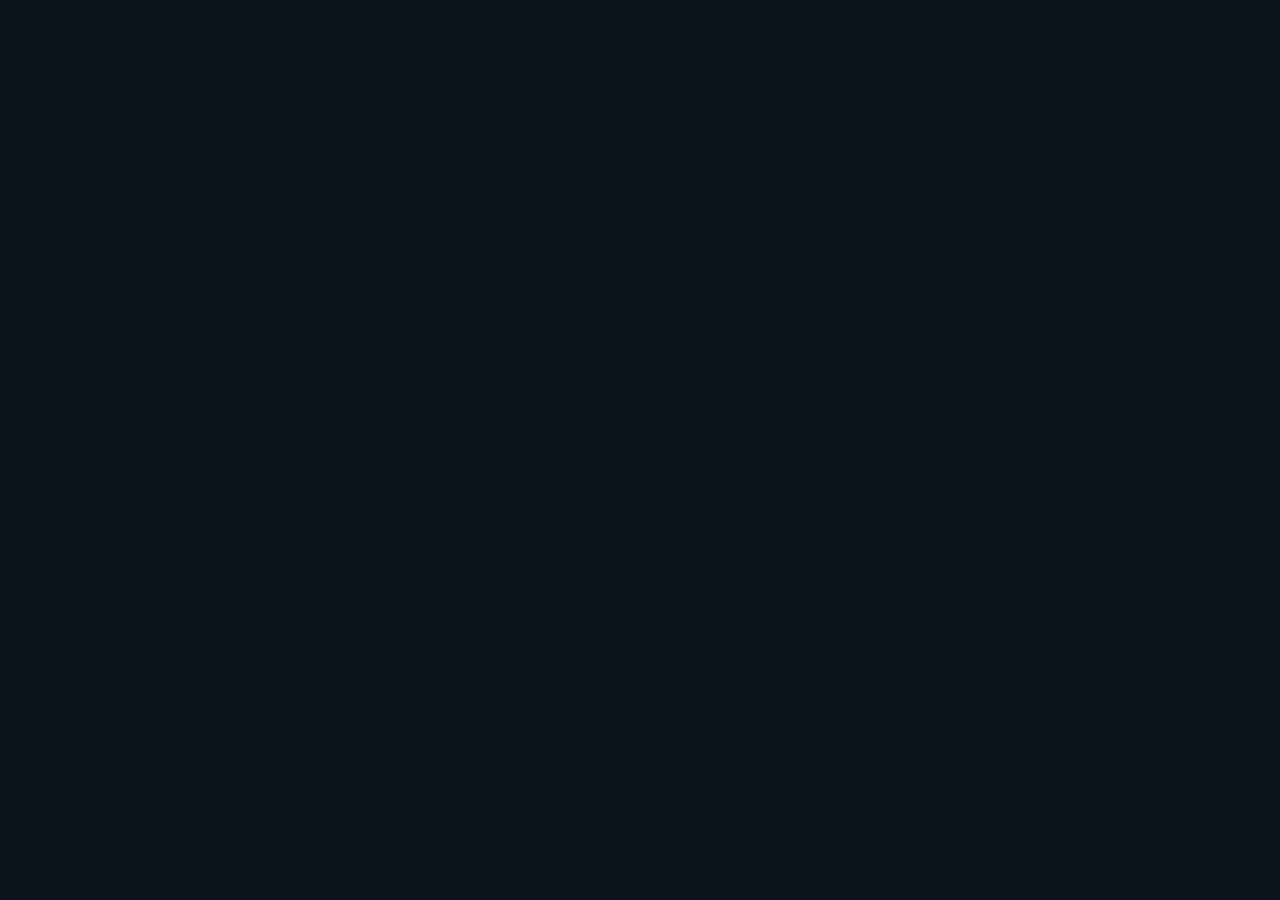
==== index.html @ bf4ae5f1 "add triage game" ====
<!DOCTYPE html>
<html lang="en">
<head>
  <meta charset="UTF-8">
  <meta name="viewport" content="width=device-width, initial-scale=1.0">
  <title>Vital Quest: Triage</title>
  <style>
    html, body { margin: 0; height: 100%; background: #0b131c; overflow: hidden; }
  </style>
</head>
<body>
  <div id="game" style="width:100vw; height:100vh;"></div>

  <script src="https://cdn.jsdelivr.net/npm/phaser@3.80.1/dist/phaser.min.js"></script>
  <!-- Order matters: data first, main.js last -->
  <script src="cases.js"></script>
  <script src="MenuScene.js"></script>
  <script src="HowToScene.js"></script>
  <script src="GameScene.js"></script>
  <script src="EndScene.js"></script>
  <script src="main.js"></script>
</body>
</html>
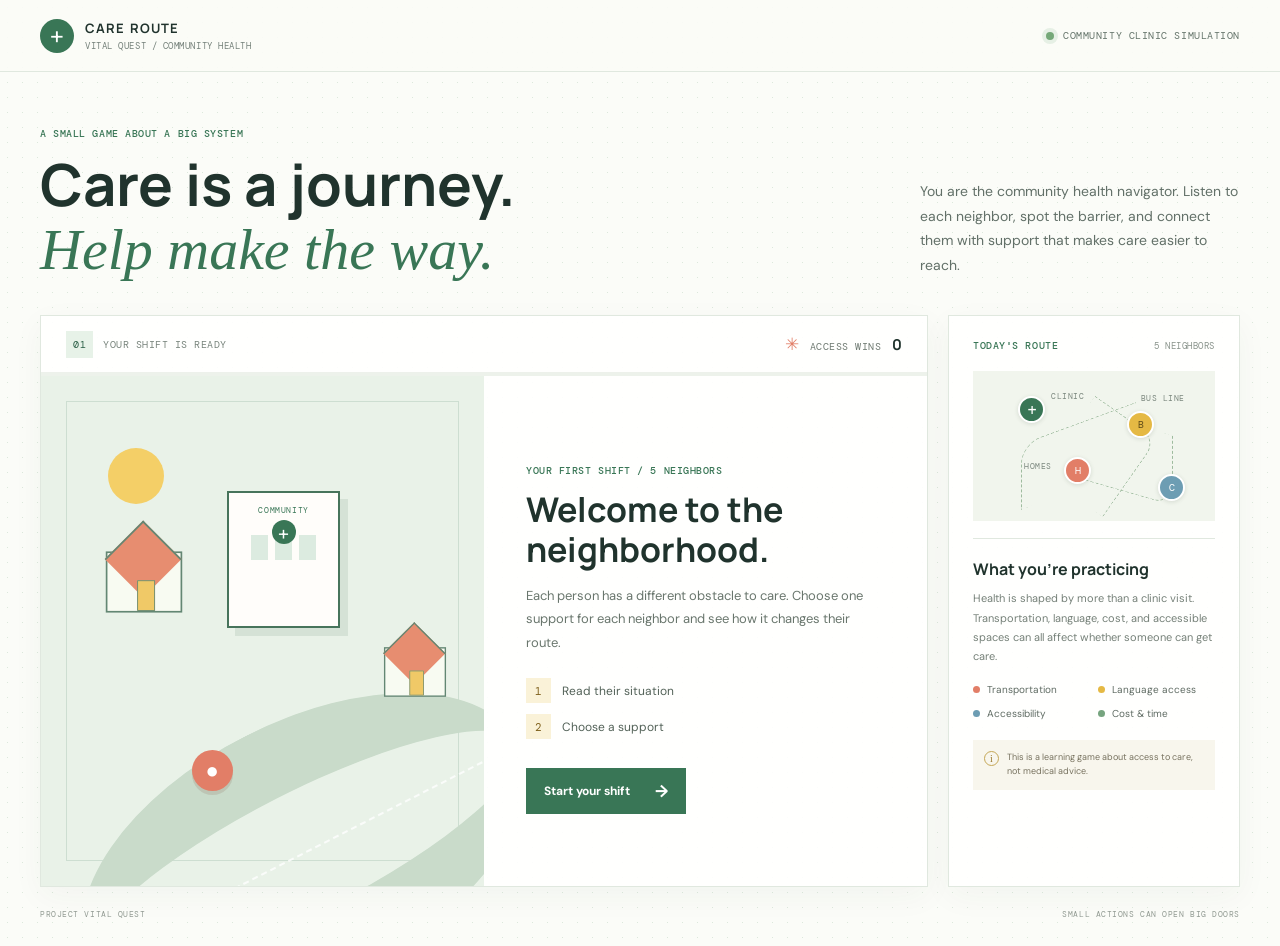
==== commit d5eb3874: "Add Care Route game prototype Add the playable five-scenario healthcare access game to the aman bran" ====
--- a/index.html
+++ b/index.html
@@ -1,23 +1,68 @@
-<!DOCTYPE html>
+<!doctype html>
 <html lang="en">
 <head>
-  <meta charset="UTF-8">
-  <meta name="viewport" content="width=device-width, initial-scale=1.0">
-  <title>Vital Quest: Triage</title>
-  <style>
-    html, body { margin: 0; height: 100%; background: #0b131c; overflow: hidden; }
-  </style>
+	<meta charset="utf-8">
+	<meta name="viewport" content="width=device-width, initial-scale=1">
+	<meta name="theme-color" content="#eef6ef">
+	<title>Care Route | Vital Quest</title>
+	<link rel="stylesheet" href="styles.css">
+	<script src="app.js" defer></script>
 </head>
 <body>
-  <div id="game" style="width:100vw; height:100vh;"></div>
+	<header class="topbar">
+		<a class="brand" href="#top" aria-label="Care Route home">
+			<span class="brand-mark" aria-hidden="true">+</span>
+			<span class="brand-copy"><strong>CARE ROUTE</strong><small>VITAL QUEST / COMMUNITY HEALTH</small></span>
+		</a>
+		<div class="top-note"><span class="pulse-dot" aria-hidden="true"></span> COMMUNITY CLINIC SIMULATION</div>
+	</header>
 
-  <script src="https://cdn.jsdelivr.net/npm/phaser@3.80.1/dist/phaser.min.js"></script>
-  <!-- Order matters: data first, main.js last -->
-  <script src="cases.js"></script>
-  <script src="MenuScene.js"></script>
-  <script src="HowToScene.js"></script>
-  <script src="GameScene.js"></script>
-  <script src="EndScene.js"></script>
-  <script src="main.js"></script>
+	<main id="top" class="page-shell">
+		<section class="intro-row" aria-labelledby="page-title">
+			<div>
+				<p class="eyebrow">A SMALL GAME ABOUT A BIG SYSTEM</p>
+				<h1 id="page-title">Care is a journey.<br><em>Help make the way.</em></h1>
+			</div>
+			<p class="intro-copy">You are the community health navigator. Listen to each neighbor, spot the barrier, and connect them with support that makes care easier to reach.</p>
+		</section>
+
+		<div class="game-layout">
+			<section class="play-area" aria-label="Care Route game">
+				<div class="round-toolbar">
+					<div class="round-label"><span class="round-icon" aria-hidden="true">01</span><span id="round-text">YOUR SHIFT IS READY</span></div>
+					<div class="score-label"><span class="score-spark" aria-hidden="true">✳</span><span id="score-text">ACCESS WINS <strong>0</strong></span></div>
+				</div>
+				<div class="progress-track" aria-label="Shift progress"><span id="progress-fill"></span></div>
+				<section id="game-panel" class="game-panel" aria-live="polite" aria-atomic="true"></section>
+			</section>
+
+			<aside class="side-panel" aria-label="Game information">
+				<div class="side-heading"><span class="eyebrow">TODAY'S ROUTE</span><span class="route-count">5 NEIGHBORS</span></div>
+				<div class="route-map" aria-hidden="true">
+					<span class="map-line map-line-one"></span>
+					<span class="map-line map-line-two"></span>
+					<span class="map-line map-line-three"></span>
+					<span class="map-stop stop-clinic"><span>+</span></span>
+					<span class="map-stop stop-home"><span>H</span></span>
+					<span class="map-stop stop-bus"><span>B</span></span>
+					<span class="map-stop stop-community"><span>C</span></span>
+					<span class="map-label label-clinic">CLINIC</span>
+					<span class="map-label label-home">HOMES</span>
+					<span class="map-label label-bus">BUS LINE</span>
+				</div>
+				<div class="side-rule"></div>
+				<h2>What you're practicing</h2>
+				<p class="side-description">Health is shaped by more than a clinic visit. Transportation, language, cost, and accessible spaces can all affect whether someone can get care.</p>
+				<div class="topic-list" aria-label="Topics in the game">
+					<span><i class="topic-dot dot-coral"></i>Transportation</span>
+					<span><i class="topic-dot dot-yellow"></i>Language access</span>
+					<span><i class="topic-dot dot-blue"></i>Accessibility</span>
+					<span><i class="topic-dot dot-green"></i>Cost &amp; time</span>
+				</div>
+				<div class="safety-note"><span aria-hidden="true">i</span><p>This is a learning game about access to care, not medical advice.</p></div>
+			</aside>
+		</div>
+		<footer class="page-footer"><span>PROJECT VITAL QUEST</span><span>SMALL ACTIONS CAN OPEN BIG DOORS</span></footer>
+	</main>
 </body>
 </html>
--- a/styles.css
+++ b/styles.css
@@ -0,0 +1,226 @@
+@import url('https://fonts.googleapis.com/css2?family=DM+Mono:wght@400;500&family=DM+Sans:wght@400;500;600;700;800&family=Manrope:wght@500;600;700;800&display=swap');
+
+:root {
+	color-scheme: light;
+	--ink: #20332d;
+	--muted: #75817a;
+	--line: #e0e8df;
+	--paper: #fbfcf8;
+	--leaf: #397656;
+	--leaf-dark: #285d43;
+	--leaf-pale: #e7f2e8;
+	--coral: #e27e67;
+	--coral-pale: #f9e9e3;
+	--yellow: #e5b944;
+	--yellow-pale: #faf2d8;
+	--blue: #6d9db3;
+	--blue-pale: #e5f0f3;
+	--mono: 'DM Mono', 'Courier New', monospace;
+	--sans: 'DM Sans', 'Segoe UI', sans-serif;
+	--display: 'Manrope', 'Segoe UI', sans-serif;
+}
+
+* { box-sizing: border-box; }
+
+body {
+	margin: 0;
+	min-width: 320px;
+	background-color: var(--paper);
+	background-image: radial-gradient(#dce8dc 0.7px, transparent 0.7px);
+	background-size: 15px 15px;
+	color: var(--ink);
+	font-family: var(--sans);
+	-webkit-font-smoothing: antialiased;
+}
+
+button, a { font: inherit; }
+button:focus-visible, a:focus-visible { outline: 3px solid #d88a4e; outline-offset: 3px; }
+
+.topbar {
+	height: 72px;
+	padding: 0 max(28px, calc((100vw - 1200px) / 2));
+	display: flex;
+	align-items: center;
+	justify-content: space-between;
+	background: rgba(251, 252, 248, .92);
+	border-bottom: 1px solid var(--line);
+}
+
+.brand { display: flex; align-items: center; gap: 11px; color: var(--ink); text-decoration: none; }
+.brand-mark { width: 34px; height: 34px; display: grid; place-items: center; border-radius: 50%; background: var(--leaf); color: white; font-size: 25px; font-weight: 400; line-height: 1; }
+.brand-copy { display: grid; gap: 3px; }
+.brand-copy strong { font-family: var(--display); font-size: 13px; letter-spacing: 1.1px; }
+.brand-copy small, .top-note, .eyebrow, .route-count, .map-label, .choice-hint, .page-footer { font-family: var(--mono); letter-spacing: .55px; }
+.brand-copy small { color: var(--muted); font-size: 9px; }
+.top-note { display: flex; align-items: center; gap: 9px; color: #64746a; font-size: 10px; }
+.pulse-dot { width: 8px; height: 8px; border-radius: 50%; background: #75a878; box-shadow: 0 0 0 4px #e6f0e5; }
+
+.page-shell { width: min(1200px, calc(100% - 56px)); margin: 0 auto; }
+.intro-row { padding: 55px 0 34px; display: flex; align-items: end; justify-content: space-between; gap: 50px; }
+.eyebrow { margin: 0 0 13px; color: var(--leaf); font-size: 10px; font-weight: 500; }
+h1, h2, h3, p { margin-top: 0; }
+h1 { margin-bottom: 0; font-family: var(--display); font-size: clamp(38px, 5vw, 58px); font-weight: 700; line-height: 1.08; letter-spacing: 0; }
+h1 em { color: var(--leaf); font-family: Georgia, 'Times New Roman', serif; font-weight: 400; }
+.intro-copy { width: 320px; margin: 0 0 4px; color: #627068; font-size: 14px; line-height: 1.75; }
+
+.game-layout { display: grid; grid-template-columns: minmax(0, 1fr) 292px; gap: 20px; align-items: stretch; }
+.play-area, .side-panel { min-width: 0; border: 1px solid var(--line); background: rgba(255,255,255,.92); box-shadow: 0 9px 30px rgba(37, 67, 48, .045); }
+.play-area { min-height: 572px; }
+.round-toolbar { height: 57px; padding: 0 25px; display: flex; align-items: center; justify-content: space-between; border-bottom: 1px solid #edf1eb; }
+.round-label, .score-label { display: flex; align-items: center; gap: 10px; font-family: var(--mono); font-size: 10px; letter-spacing: .5px; }
+.round-label { color: #78847c; }
+.round-icon { width: 27px; height: 27px; display: grid; place-items: center; background: var(--leaf-pale); color: var(--leaf-dark); font-size: 10px; }
+.score-label { color: #6f7a72; }
+.score-label strong { margin-left: 4px; color: var(--ink); font-family: var(--display); font-size: 15px; }
+.score-spark { color: var(--coral); font-size: 17px; }
+.progress-track { height: 3px; overflow: hidden; background: #edf2eb; }
+#progress-fill { width: 0; height: 100%; display: block; background: var(--leaf); transition: width .4s ease; }
+.game-panel { min-height: 510px; }
+
+.welcome-screen { min-height: 510px; display: grid; grid-template-columns: 1fr 1fr; animation: arrive .38s ease both; }
+.welcome-art { min-height: 510px; position: relative; overflow: hidden; background: #e9f2e8; }
+.welcome-art::before { content: ''; position: absolute; inset: 25px; border: 1px solid rgba(57,118,86,.16); }
+.art-sun { position: absolute; top: 72px; left: 67px; width: 56px; height: 56px; border-radius: 50%; background: #f4cf67; }
+.art-road { position: absolute; z-index: 1; right: -60px; bottom: -96px; width: 480px; height: 260px; transform: rotate(-27deg); border: 70px solid #c9dbca; border-left: 0; border-right: 0; border-radius: 50%; }
+.art-road::after { content: ''; position: absolute; top: 50%; left: 0; width: 100%; border-top: 2px dashed rgba(255,255,255,.8); }
+.art-house { position: absolute; z-index: 2; width: 90px; height: 72px; background: #f8fbf2; border: 2px solid #638773; }
+.art-house::before { content: ''; position: absolute; left: 10px; top: -25px; width: 62px; height: 62px; transform: rotate(45deg); background: #e78d70; border-left: 2px solid #638773; border-top: 2px solid #638773; }
+.art-house i { position: absolute; z-index: 1; left: 35px; bottom: 0; width: 21px; height: 36px; background: #f0c967; border: 1px solid #638773; }
+.house-one { top: 170px; left: 58px; transform: scale(.85); }
+.house-two { top: 260px; right: 24px; transform: scale(.69); }
+.art-clinic { position: absolute; z-index: 3; left: 42%; top: 115px; width: 113px; height: 137px; padding-top: 42px; display: flex; justify-content: center; gap: 7px; background: #fffdfa; border: 2px solid #47745b; box-shadow: 8px 8px 0 rgba(68, 109, 81, .12); }
+.art-clinic::before { content: 'COMMUNITY'; position: absolute; top: 12px; left: 0; right: 0; text-align: center; color: var(--leaf); font: 8px var(--mono); letter-spacing: .6px; }
+.art-clinic b { position: absolute; top: 27px; left: 50%; width: 24px; height: 24px; transform: translateX(-50%); display: grid; place-items: center; border-radius: 50%; background: var(--leaf); color: white; font-size: 20px; font-weight: 400; }
+.art-clinic i { width: 17px; height: 25px; background: #dcebe0; }
+.art-person { position: absolute; z-index: 4; left: 34%; bottom: 95px; width: 41px; height: 41px; display: grid; place-items: center; border-radius: 50%; background: var(--coral); color: white; font-size: 22px; box-shadow: 0 4px 0 rgba(120,76,58,.15); }
+.welcome-copy { padding: 61px 42px 45px; align-self: center; }
+.welcome-copy h2, .summary-screen h2 { margin: 0 0 15px; font-family: var(--display); font-size: 34px; line-height: 1.16; }
+.welcome-copy > p:not(.eyebrow) { margin: 0; color: #69766d; font-size: 13px; line-height: 1.8; }
+.how-to-play { margin: 24px 0 29px; display: grid; grid-template-columns: 27px 1fr; align-items: center; gap: 11px 9px; color: #536258; font-size: 12px; }
+.how-number { width: 25px; height: 25px; display: grid; place-items: center; background: var(--yellow-pale); color: #80621e; font: 11px var(--mono); }
+.primary-button { min-height: 46px; padding: 0 18px; display: inline-flex; align-items: center; justify-content: space-between; gap: 25px; border: 0; background: var(--leaf); color: white; font-size: 12px; font-weight: 700; cursor: pointer; transition: background .18s ease, transform .18s ease; }
+.primary-button:hover { transform: translateY(-2px); background: var(--leaf-dark); }
+.primary-button span { font-size: 17px; }
+
+.side-panel { padding: 23px 24px; }
+.side-heading { display: flex; align-items: center; justify-content: space-between; }
+.side-heading .eyebrow { margin: 0; }
+.route-count { color: #89938b; font-size: 9px; }
+.route-map { height: 150px; margin: 19px 0 15px; position: relative; overflow: hidden; background: #f1f5ed; }
+.map-line { position: absolute; z-index: 1; border-color: #9ebb9e; border-style: dashed; }
+.map-line-one { left: 48px; top: 52px; width: 115px; height: 66px; border-width: 1px 0 0 1px; border-radius: 20px 0 0 0; transform: skewY(-20deg); }
+.map-line-two { left: 105px; top: 51px; width: 95px; height: 70px; border-width: 0 1px 1px 0; border-radius: 0 0 20px 0; transform: skewY(16deg); }
+.map-line-three { left: 88px; top: 38px; width: 76px; height: 95px; border-width: 1px 1px 0 0; border-radius: 0 18px 0 0; transform: rotate(35deg); }
+.map-stop { position: absolute; z-index: 2; width: 27px; height: 27px; display: grid; place-items: center; border: 2px solid white; border-radius: 50%; box-shadow: 0 1px 4px #344c3826; font: 10px var(--mono); }
+.stop-clinic { top: 25px; left: 45px; background: var(--leaf); color: white; font-size: 17px; }
+.stop-home { top: 86px; left: 91px; background: var(--coral); color: white; }
+.stop-bus { top: 40px; left: 154px; background: var(--yellow); color: #5f4c18; }
+.stop-community { top: 103px; left: 185px; background: var(--blue); color: white; }
+.map-label { position: absolute; z-index: 3; color: #7a867d; font-size: 8px; }
+.label-clinic { top: 20px; left: 78px; }.label-home { top: 90px; left: 51px; }.label-bus { top: 22px; right: 30px; }
+.side-rule { margin: 17px 0 19px; border-top: 1px solid var(--line); }
+.side-panel h2 { margin: 0 0 9px; font-family: var(--display); font-size: 16px; }
+.side-description { margin: 0; color: #758078; font-size: 11px; line-height: 1.75; }
+.topic-list { margin-top: 17px; display: grid; grid-template-columns: 1fr 1fr; gap: 11px 8px; }
+.topic-list span { display: flex; align-items: center; gap: 7px; color: #5f6b63; font-size: 10px; white-space: nowrap; }
+.topic-dot { width: 7px; height: 7px; border-radius: 50%; }
+.dot-coral { background: var(--coral); }.dot-yellow { background: var(--yellow); }.dot-blue { background: var(--blue); }.dot-green { background: #76a47f; }
+.safety-note { margin-top: 20px; padding: 11px; display: flex; align-items: flex-start; gap: 8px; background: #f8f6ed; }
+.safety-note > span { width: 15px; height: 15px; flex: 0 0 auto; display: grid; place-items: center; border: 1px solid #c5a756; border-radius: 50%; color: #99772b; font: 10px Georgia, serif; }
+.safety-note p { margin: 0; color: #77725f; font-size: 9px; line-height: 1.55; }
+
+.scenario-screen { max-width: 740px; margin: 0 auto; padding: 31px 45px 24px; animation: arrive .32s ease both; }
+.scenario-heading { display: flex; align-items: center; gap: 13px; }
+.person-badge { width: 49px; height: 49px; flex: 0 0 auto; display: grid; place-items: center; border-radius: 50%; font-family: var(--display); font-size: 19px; font-weight: 700; }
+.badge-coral { background: var(--coral-pale); color: #a64e3c; }.badge-yellow { background: var(--yellow-pale); color: #80621e; }.badge-blue { background: var(--blue-pale); color: #426d82; }.badge-green { background: var(--leaf-pale); color: var(--leaf-dark); }
+.person-details { min-width: 0; flex: 1; }
+.person-details .eyebrow { margin: 0 0 3px; font-size: 9px; }
+.person-details h2 { margin: 0; font-family: var(--display); font-size: 20px; }
+.barrier-tag { padding: 7px 9px; border: 1px solid #e8eee6; color: #768178; font: 8px var(--mono); letter-spacing: .3px; }
+.scenario-story { margin: 22px 0 22px; padding: 13px 15px; border-left: 2px solid #8bb493; background: #f5f8f2; color: #5e6b62; font-size: 12px; line-height: 1.7; }
+.question-title { margin: 0 0 11px; font-family: var(--display); font-size: 14px; }
+.choice-list { display: grid; gap: 8px; }
+.choice-button { width: 100%; min-height: 57px; padding: 9px 12px; display: flex; align-items: center; gap: 12px; border: 1px solid #e4eae2; background: white; text-align: left; cursor: pointer; transition: border-color .16s ease, background .16s ease, transform .16s ease; }
+.choice-button:hover:not(:disabled) { transform: translateX(3px); border-color: #82a88a; background: #fbfdf9; }
+.choice-number { width: 27px; height: 27px; flex: 0 0 auto; display: grid; place-items: center; background: #f1f4ef; color: #68756c; font: 10px var(--mono); }
+.choice-copy { flex: 1; display: grid; gap: 4px; }
+.choice-copy strong { color: #34443a; font-size: 11px; font-weight: 700; }
+.choice-copy small { color: #7d877f; font-size: 10px; }
+.choice-arrow { color: #8b978d; font-size: 16px; }
+.choice-button:disabled { cursor: default; opacity: .65; }
+.choice-button.choice-correct, .choice-button.choice-answer { border-color: #78a982; background: #f0f7ef; opacity: 1; }
+.choice-button.choice-missed { border-color: #dfab91; background: #fcf4ef; opacity: 1; }
+.choice-hint { margin: 14px 0 0; color: #919a92; font-size: 8px; text-align: center; }
+.feedback-slot:empty { display: none; }
+.feedback-box { margin-top: 14px; padding: 12px; display: flex; gap: 10px; }
+.feedback-success { background: #edf6ed; }.feedback-learning { background: #fbf3e5; }
+.feedback-mark { width: 22px; height: 22px; flex: 0 0 auto; display: grid; place-items: center; border-radius: 50%; background: white; color: var(--leaf); font-size: 13px; }
+.feedback-learning .feedback-mark { color: #a17b29; }
+.feedback-box strong { display: block; margin: 1px 0 4px; color: #42564a; font-size: 10px; }
+.feedback-box p { margin: 0; color: #68776c; font-size: 10px; line-height: 1.55; }
+.text-button { padding: 9px 0 3px; display: flex; align-items: center; gap: 10px; border: 0; background: transparent; color: var(--leaf-dark); font-size: 11px; font-weight: 700; cursor: pointer; }
+.text-button span { font-size: 16px; transition: transform .16s ease; }.text-button:hover span { transform: translateX(3px); }
+
+.summary-screen { width: min(510px, 100%); margin: 0 auto; padding: 45px 35px; animation: arrive .35s ease both; }
+.summary-stamp { width: 45px; height: 45px; margin-bottom: 20px; display: grid; place-items: center; border-radius: 50%; background: var(--yellow-pale); color: #b38729; font-size: 24px; }
+.summary-screen h2 { font-size: 32px; }
+.summary-score { margin: 18px 0; display: flex; align-items: baseline; gap: 12px; color: #707c73; font-size: 11px; }
+.summary-score strong { color: var(--leaf); font-family: var(--display); font-size: 34px; }.summary-score strong span { color: #9ca69e; font-size: 17px; }
+.summary-message { margin-bottom: 17px; color: #647168; font-size: 12px; line-height: 1.7; }
+.takeaway { padding: 15px; display: flex; gap: 11px; background: #f3f6ed; }
+.takeaway-mark { color: var(--coral); font-size: 19px; }
+.takeaway p { margin: 0; color: #67746b; font-size: 10px; line-height: 1.7; }.takeaway strong { color: #3f5747; font-size: 11px; }
+.replay-button { margin-top: 20px; }
+.page-footer { padding: 22px 0 27px; display: flex; justify-content: space-between; color: #929b93; font-size: 8px; }
+@keyframes arrive { from { opacity: 0; transform: translateY(7px); } to { opacity: 1; transform: translateY(0); } }
+
+@media (max-width: 850px) {
+	.intro-row { align-items: start; gap: 22px; }
+	.intro-copy { width: min(280px, 38%); }
+	.game-layout { grid-template-columns: minmax(0, 1fr) 250px; gap: 13px; }
+	.side-panel { padding: 20px 17px; }
+	.welcome-copy { padding: 45px 25px; }
+	.art-clinic { left: 37%; }
+	.scenario-screen { padding-inline: 27px; }
+}
+
+@media (max-width: 680px) {
+	.topbar { height: 62px; padding: 0 18px; }
+	.top-note { font-size: 8px; }
+	.page-shell { width: calc(100% - 32px); }
+	.intro-row { padding: 35px 0 24px; display: block; }
+	h1 { font-size: 39px; }
+	.intro-copy { width: auto; max-width: 420px; margin-top: 15px; font-size: 12px; }
+	.game-layout { grid-template-columns: 1fr; }
+	.play-area { min-height: 0; }
+	.game-panel, .welcome-screen { min-height: 0; }
+	.welcome-screen { grid-template-columns: 1fr; }
+	.welcome-art { min-height: 230px; }
+	.art-sun { top: 34px; left: 45px; width: 43px; height: 43px; }
+	.art-house { transform-origin: top left; }
+	.house-one { top: 87px; left: 27px; transform: scale(.62); }
+	.house-two { top: 125px; right: -20px; transform: scale(.55); }
+	.art-clinic { top: 47px; left: calc(50% - 42px); transform: scale(.78); transform-origin: top center; }
+	.art-road { right: -112px; bottom: -155px; }
+	.art-person { left: 32%; bottom: 45px; transform: scale(.82); }
+	.welcome-copy { padding: 30px 25px 32px; }
+	.welcome-copy h2 { font-size: 29px; }
+	.how-to-play { margin: 18px 0 22px; }
+	.side-panel { padding: 19px; }
+	.route-map { max-width: 340px; }
+	.scenario-screen { padding: 25px 17px 19px; }
+	.scenario-heading { gap: 9px; }
+	.person-badge { width: 42px; height: 42px; }
+	.person-details h2 { font-size: 17px; }
+	.barrier-tag { max-width: 104px; padding: 6px; text-align: center; font-size: 7px; }
+	.scenario-story { margin: 16px 0; font-size: 11px; }
+	.choice-button { min-height: 62px; gap: 8px; padding: 8px; }
+	.choice-copy strong { font-size: 10px; }
+	.choice-copy small { font-size: 9px; line-height: 1.4; }
+	.summary-screen { padding: 32px 21px; }
+	.page-footer { gap: 12px; font-size: 7px; }
+}
+
+@media (prefers-reduced-motion: reduce) {
+	*, *::before, *::after { scroll-behavior: auto !important; animation-duration: .01ms !important; animation-iteration-count: 1 !important; transition-duration: .01ms !important; }
+}
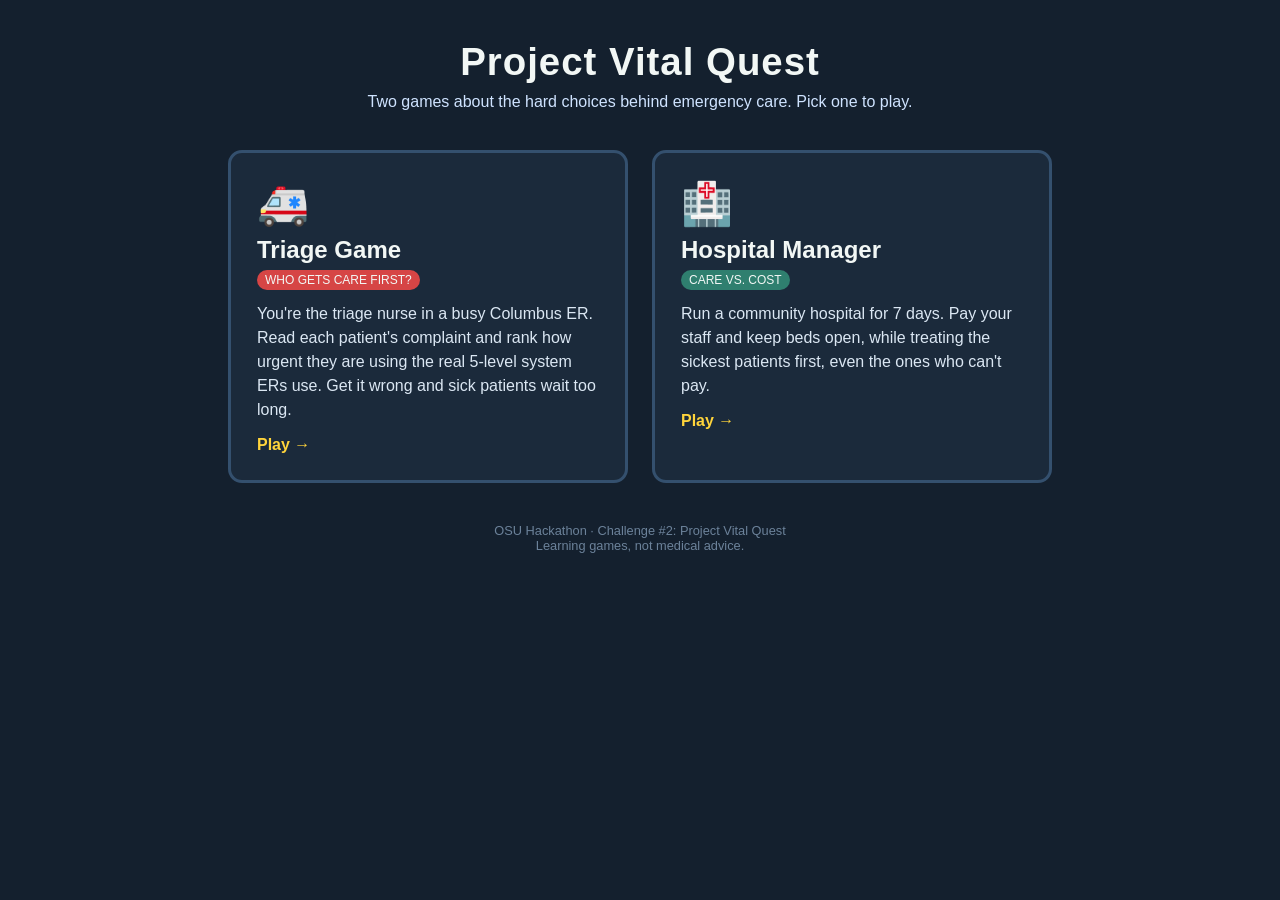
==== commit f7c77f28: "Add game select page, Triage Game, and simplified Hospital Manager" ====
--- a/index.html
+++ b/index.html
@@ -1,68 +1,53 @@
-<!doctype html>
+<!DOCTYPE html>
 <html lang="en">
 <head>
-	<meta charset="utf-8">
-	<meta name="viewport" content="width=device-width, initial-scale=1">
-	<meta name="theme-color" content="#eef6ef">
-	<title>Care Route | Vital Quest</title>
-	<link rel="stylesheet" href="styles.css">
-	<script src="app.js" defer></script>
+  <meta charset="UTF-8">
+  <meta name="viewport" content="width=device-width, initial-scale=1.0">
+  <title>Project Vital Quest: Choose a Game</title>
+  <style>
+    * { box-sizing: border-box; }
+    body { margin: 0; min-height: 100vh; background: #14202e; color: #f2f7f5;
+           font-family: Verdana, Geneva, sans-serif; display: flex; flex-direction: column; align-items: center; padding: 40px 16px; }
+    h1 { margin: 0 0 6px; font-size: 2.4rem; letter-spacing: 1px; }
+    .sub { margin: 0 0 36px; color: #cfe3ff; text-align: center; }
+    .games { display: flex; flex-wrap: wrap; gap: 24px; justify-content: center; max-width: 960px; }
+    a.card { display: block; width: 400px; max-width: 100%; padding: 26px; border-radius: 14px; text-decoration: none; color: inherit;
+             background: #1b2a3b; border: 3px solid #34506e; transition: transform .15s, border-color .15s; }
+    a.card:hover { transform: translateY(-4px); }
+    a.card.triage:hover { border-color: #d64545; }
+    a.card.hospital:hover { border-color: #3aa675; }
+    .icon { font-size: 2.6rem; }
+    h2 { margin: 8px 0 6px; font-size: 1.5rem; }
+    .tag { display: inline-block; font-size: .75rem; padding: 3px 8px; border-radius: 20px; margin-bottom: 12px; }
+    .triage .tag { background: #d64545; }
+    .hospital .tag { background: #2f7f6f; }
+    p { line-height: 1.5; color: #dbe7f3; margin: 0 0 14px; }
+    .play { font-weight: bold; color: #ffd43b; }
+    footer { margin-top: 40px; font-size: .8rem; color: #6c829a; text-align: center; }
+  </style>
 </head>
 <body>
-	<header class="topbar">
-		<a class="brand" href="#top" aria-label="Care Route home">
-			<span class="brand-mark" aria-hidden="true">+</span>
-			<span class="brand-copy"><strong>CARE ROUTE</strong><small>VITAL QUEST / COMMUNITY HEALTH</small></span>
-		</a>
-		<div class="top-note"><span class="pulse-dot" aria-hidden="true"></span> COMMUNITY CLINIC SIMULATION</div>
-	</header>
+  <h1>Project Vital Quest</h1>
+  <p class="sub">Two games about the hard choices behind emergency care. Pick one to play.</p>
 
-	<main id="top" class="page-shell">
-		<section class="intro-row" aria-labelledby="page-title">
-			<div>
-				<p class="eyebrow">A SMALL GAME ABOUT A BIG SYSTEM</p>
-				<h1 id="page-title">Care is a journey.<br><em>Help make the way.</em></h1>
-			</div>
-			<p class="intro-copy">You are the community health navigator. Listen to each neighbor, spot the barrier, and connect them with support that makes care easier to reach.</p>
-		</section>
+  <div class="games">
+    <a class="card triage" href="triage/">
+      <div class="icon">🚑</div>
+      <h2>Triage Game</h2>
+      <span class="tag">WHO GETS CARE FIRST?</span>
+      <p>You're the triage nurse in a busy Columbus ER. Read each patient's complaint and rank how urgent they are using the real 5-level system ERs use. Get it wrong and sick patients wait too long.</p>
+      <span class="play">Play →</span>
+    </a>
 
-		<div class="game-layout">
-			<section class="play-area" aria-label="Care Route game">
-				<div class="round-toolbar">
-					<div class="round-label"><span class="round-icon" aria-hidden="true">01</span><span id="round-text">YOUR SHIFT IS READY</span></div>
-					<div class="score-label"><span class="score-spark" aria-hidden="true">✳</span><span id="score-text">ACCESS WINS <strong>0</strong></span></div>
-				</div>
-				<div class="progress-track" aria-label="Shift progress"><span id="progress-fill"></span></div>
-				<section id="game-panel" class="game-panel" aria-live="polite" aria-atomic="true"></section>
-			</section>
+    <a class="card hospital" href="hospital-game/">
+      <div class="icon">🏥</div>
+      <h2>Hospital Manager</h2>
+      <span class="tag">CARE VS. COST</span>
+      <p>Run a community hospital for 7 days. Pay your staff and keep beds open, while treating the sickest patients first, even the ones who can't pay.</p>
+      <span class="play">Play →</span>
+    </a>
+  </div>
 
-			<aside class="side-panel" aria-label="Game information">
-				<div class="side-heading"><span class="eyebrow">TODAY'S ROUTE</span><span class="route-count">5 NEIGHBORS</span></div>
-				<div class="route-map" aria-hidden="true">
-					<span class="map-line map-line-one"></span>
-					<span class="map-line map-line-two"></span>
-					<span class="map-line map-line-three"></span>
-					<span class="map-stop stop-clinic"><span>+</span></span>
-					<span class="map-stop stop-home"><span>H</span></span>
-					<span class="map-stop stop-bus"><span>B</span></span>
-					<span class="map-stop stop-community"><span>C</span></span>
-					<span class="map-label label-clinic">CLINIC</span>
-					<span class="map-label label-home">HOMES</span>
-					<span class="map-label label-bus">BUS LINE</span>
-				</div>
-				<div class="side-rule"></div>
-				<h2>What you're practicing</h2>
-				<p class="side-description">Health is shaped by more than a clinic visit. Transportation, language, cost, and accessible spaces can all affect whether someone can get care.</p>
-				<div class="topic-list" aria-label="Topics in the game">
-					<span><i class="topic-dot dot-coral"></i>Transportation</span>
-					<span><i class="topic-dot dot-yellow"></i>Language access</span>
-					<span><i class="topic-dot dot-blue"></i>Accessibility</span>
-					<span><i class="topic-dot dot-green"></i>Cost &amp; time</span>
-				</div>
-				<div class="safety-note"><span aria-hidden="true">i</span><p>This is a learning game about access to care, not medical advice.</p></div>
-			</aside>
-		</div>
-		<footer class="page-footer"><span>PROJECT VITAL QUEST</span><span>SMALL ACTIONS CAN OPEN BIG DOORS</span></footer>
-	</main>
+  <footer>OSU Hackathon · Challenge #2: Project Vital Quest<br>Learning games, not medical advice.</footer>
 </body>
 </html>
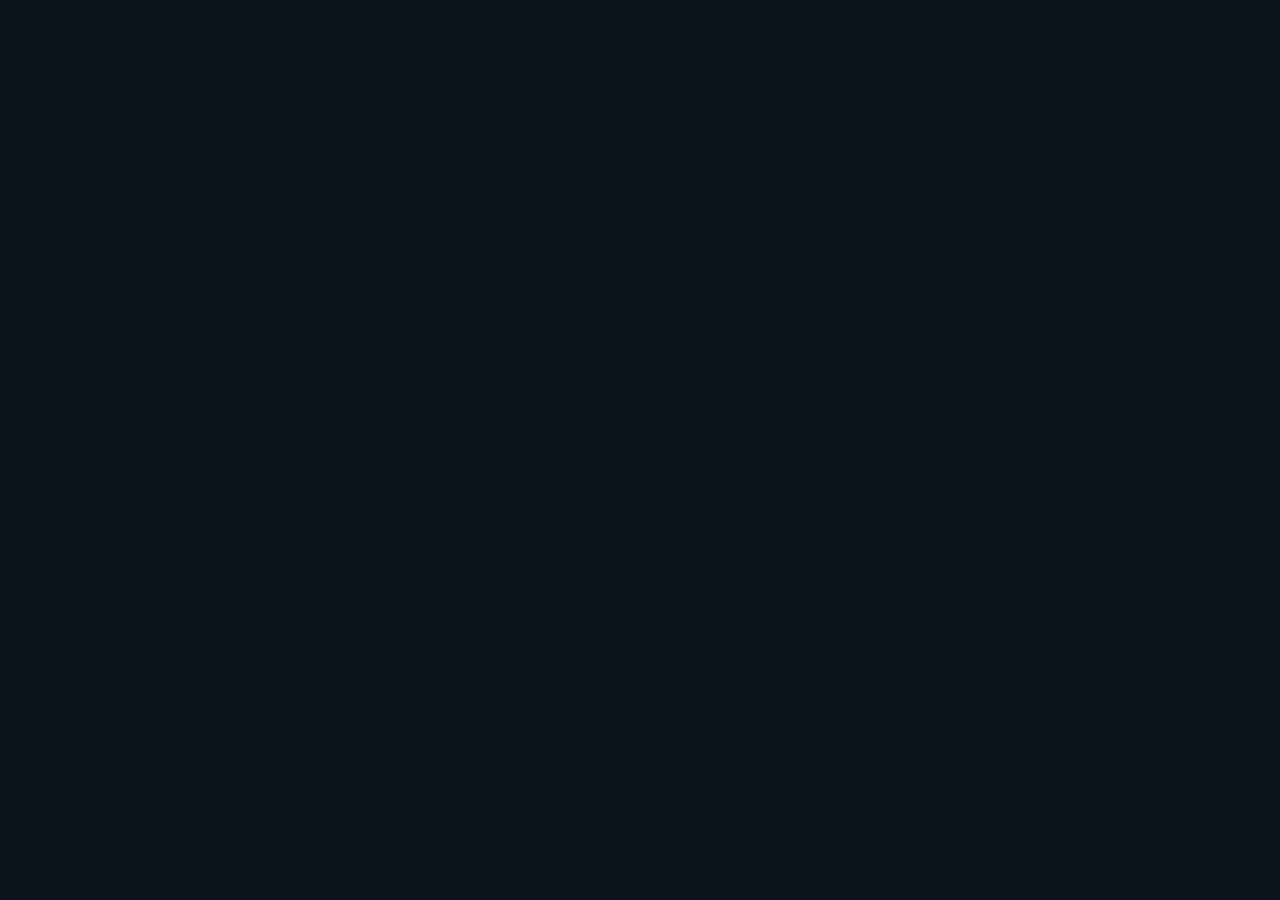
==== commit 3d151685: "Merge remote main and preserve presentation docs" ====
--- a/index.html
+++ b/index.html
@@ -3,51 +3,21 @@
 <head>
   <meta charset="UTF-8">
   <meta name="viewport" content="width=device-width, initial-scale=1.0">
-  <title>Project Vital Quest: Choose a Game</title>
+  <title>Vital Quest: Triage</title>
   <style>
-    * { box-sizing: border-box; }
-    body { margin: 0; min-height: 100vh; background: #14202e; color: #f2f7f5;
-           font-family: Verdana, Geneva, sans-serif; display: flex; flex-direction: column; align-items: center; padding: 40px 16px; }
-    h1 { margin: 0 0 6px; font-size: 2.4rem; letter-spacing: 1px; }
-    .sub { margin: 0 0 36px; color: #cfe3ff; text-align: center; }
-    .games { display: flex; flex-wrap: wrap; gap: 24px; justify-content: center; max-width: 960px; }
-    a.card { display: block; width: 400px; max-width: 100%; padding: 26px; border-radius: 14px; text-decoration: none; color: inherit;
-             background: #1b2a3b; border: 3px solid #34506e; transition: transform .15s, border-color .15s; }
-    a.card:hover { transform: translateY(-4px); }
-    a.card.triage:hover { border-color: #d64545; }
-    a.card.hospital:hover { border-color: #3aa675; }
-    .icon { font-size: 2.6rem; }
-    h2 { margin: 8px 0 6px; font-size: 1.5rem; }
-    .tag { display: inline-block; font-size: .75rem; padding: 3px 8px; border-radius: 20px; margin-bottom: 12px; }
-    .triage .tag { background: #d64545; }
-    .hospital .tag { background: #2f7f6f; }
-    p { line-height: 1.5; color: #dbe7f3; margin: 0 0 14px; }
-    .play { font-weight: bold; color: #ffd43b; }
-    footer { margin-top: 40px; font-size: .8rem; color: #6c829a; text-align: center; }
+    html, body { margin: 0; height: 100%; background: #0b131c; overflow: hidden; }
   </style>
 </head>
 <body>
-  <h1>Project Vital Quest</h1>
-  <p class="sub">Two games about the hard choices behind emergency care. Pick one to play.</p>
+  <div id="game" style="width:100vw; height:100vh;"></div>
 
-  <div class="games">
-    <a class="card triage" href="triage/">
-      <div class="icon">🚑</div>
-      <h2>Triage Game</h2>
-      <span class="tag">WHO GETS CARE FIRST?</span>
-      <p>You're the triage nurse in a busy Columbus ER. Read each patient's complaint and rank how urgent they are using the real 5-level system ERs use. Get it wrong and sick patients wait too long.</p>
-      <span class="play">Play →</span>
-    </a>
-
-    <a class="card hospital" href="hospital-game/">
-      <div class="icon">🏥</div>
-      <h2>Hospital Manager</h2>
-      <span class="tag">CARE VS. COST</span>
-      <p>Run a community hospital for 7 days. Pay your staff and keep beds open, while treating the sickest patients first, even the ones who can't pay.</p>
-      <span class="play">Play →</span>
-    </a>
-  </div>
-
-  <footer>OSU Hackathon · Challenge #2: Project Vital Quest<br>Learning games, not medical advice.</footer>
+  <script src="https://cdn.jsdelivr.net/npm/phaser@3.80.1/dist/phaser.min.js"></script>
+  <!-- Order matters: data first, main.js last -->
+  <script src="cases.js"></script>
+  <script src="MenuScene.js"></script>
+  <script src="HowToScene.js"></script>
+  <script src="GameScene.js"></script>
+  <script src="EndScene.js"></script>
+  <script src="main.js"></script>
 </body>
 </html>
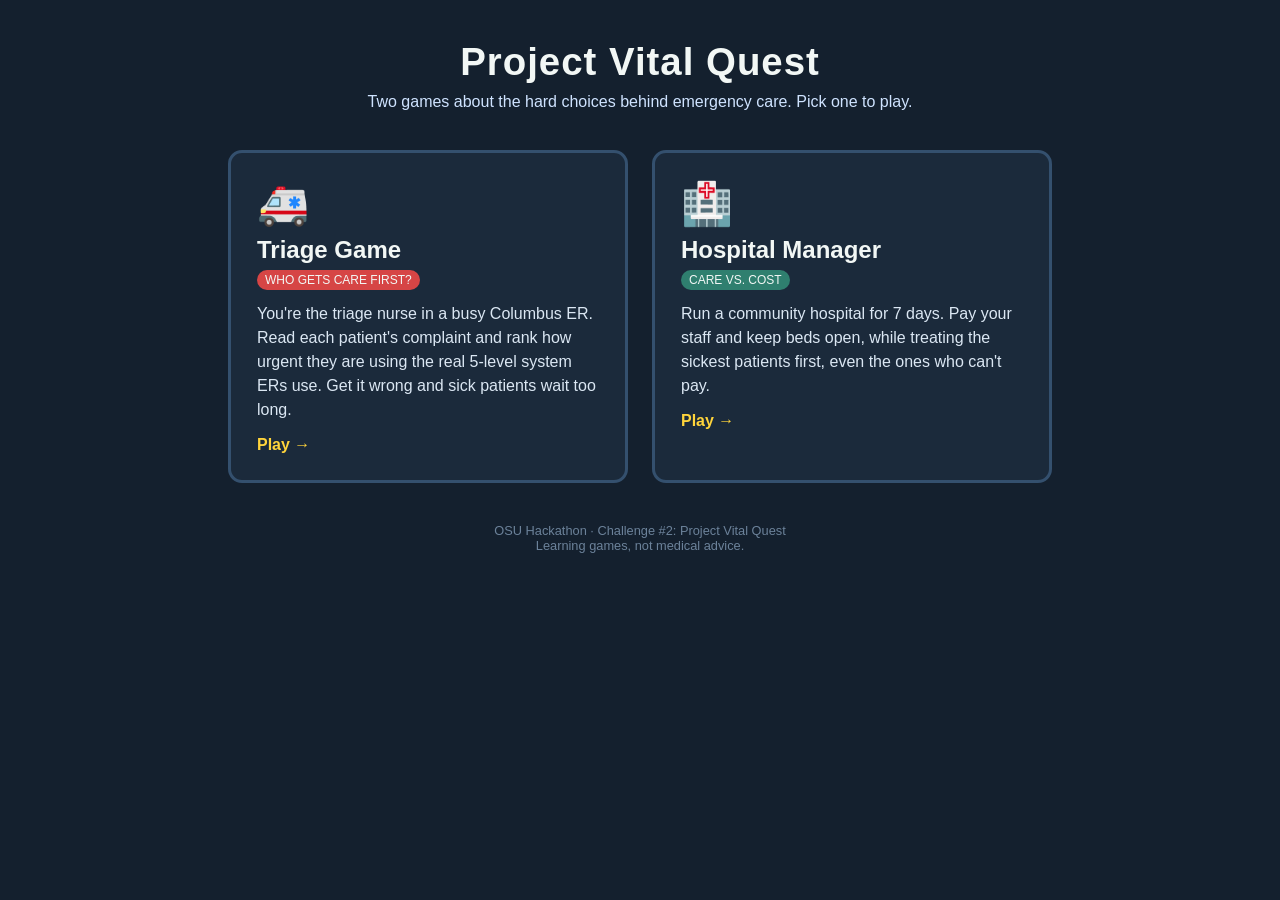
==== commit 99c5693e: "Merge latest games and preserve presentation guide" ====
--- a/index.html
+++ b/index.html
@@ -3,21 +3,51 @@
 <head>
   <meta charset="UTF-8">
   <meta name="viewport" content="width=device-width, initial-scale=1.0">
-  <title>Vital Quest: Triage</title>
+  <title>Project Vital Quest: Choose a Game</title>
   <style>
-    html, body { margin: 0; height: 100%; background: #0b131c; overflow: hidden; }
+    * { box-sizing: border-box; }
+    body { margin: 0; min-height: 100vh; background: #14202e; color: #f2f7f5;
+           font-family: Verdana, Geneva, sans-serif; display: flex; flex-direction: column; align-items: center; padding: 40px 16px; }
+    h1 { margin: 0 0 6px; font-size: 2.4rem; letter-spacing: 1px; }
+    .sub { margin: 0 0 36px; color: #cfe3ff; text-align: center; }
+    .games { display: flex; flex-wrap: wrap; gap: 24px; justify-content: center; max-width: 960px; }
+    a.card { display: block; width: 400px; max-width: 100%; padding: 26px; border-radius: 14px; text-decoration: none; color: inherit;
+             background: #1b2a3b; border: 3px solid #34506e; transition: transform .15s, border-color .15s; }
+    a.card:hover { transform: translateY(-4px); }
+    a.card.triage:hover { border-color: #d64545; }
+    a.card.hospital:hover { border-color: #3aa675; }
+    .icon { font-size: 2.6rem; }
+    h2 { margin: 8px 0 6px; font-size: 1.5rem; }
+    .tag { display: inline-block; font-size: .75rem; padding: 3px 8px; border-radius: 20px; margin-bottom: 12px; }
+    .triage .tag { background: #d64545; }
+    .hospital .tag { background: #2f7f6f; }
+    p { line-height: 1.5; color: #dbe7f3; margin: 0 0 14px; }
+    .play { font-weight: bold; color: #ffd43b; }
+    footer { margin-top: 40px; font-size: .8rem; color: #6c829a; text-align: center; }
   </style>
 </head>
 <body>
-  <div id="game" style="width:100vw; height:100vh;"></div>
+  <h1>Project Vital Quest</h1>
+  <p class="sub">Two games about the hard choices behind emergency care. Pick one to play.</p>
 
-  <script src="https://cdn.jsdelivr.net/npm/phaser@3.80.1/dist/phaser.min.js"></script>
-  <!-- Order matters: data first, main.js last -->
-  <script src="cases.js"></script>
-  <script src="MenuScene.js"></script>
-  <script src="HowToScene.js"></script>
-  <script src="GameScene.js"></script>
-  <script src="EndScene.js"></script>
-  <script src="main.js"></script>
+  <div class="games">
+    <a class="card triage" href="triage/">
+      <div class="icon">🚑</div>
+      <h2>Triage Game</h2>
+      <span class="tag">WHO GETS CARE FIRST?</span>
+      <p>You're the triage nurse in a busy Columbus ER. Read each patient's complaint and rank how urgent they are using the real 5-level system ERs use. Get it wrong and sick patients wait too long.</p>
+      <span class="play">Play →</span>
+    </a>
+
+    <a class="card hospital" href="hospital-game/">
+      <div class="icon">🏥</div>
+      <h2>Hospital Manager</h2>
+      <span class="tag">CARE VS. COST</span>
+      <p>Run a community hospital for 7 days. Pay your staff and keep beds open, while treating the sickest patients first, even the ones who can't pay.</p>
+      <span class="play">Play →</span>
+    </a>
+  </div>
+
+  <footer>OSU Hackathon · Challenge #2: Project Vital Quest<br>Learning games, not medical advice.</footer>
 </body>
 </html>
